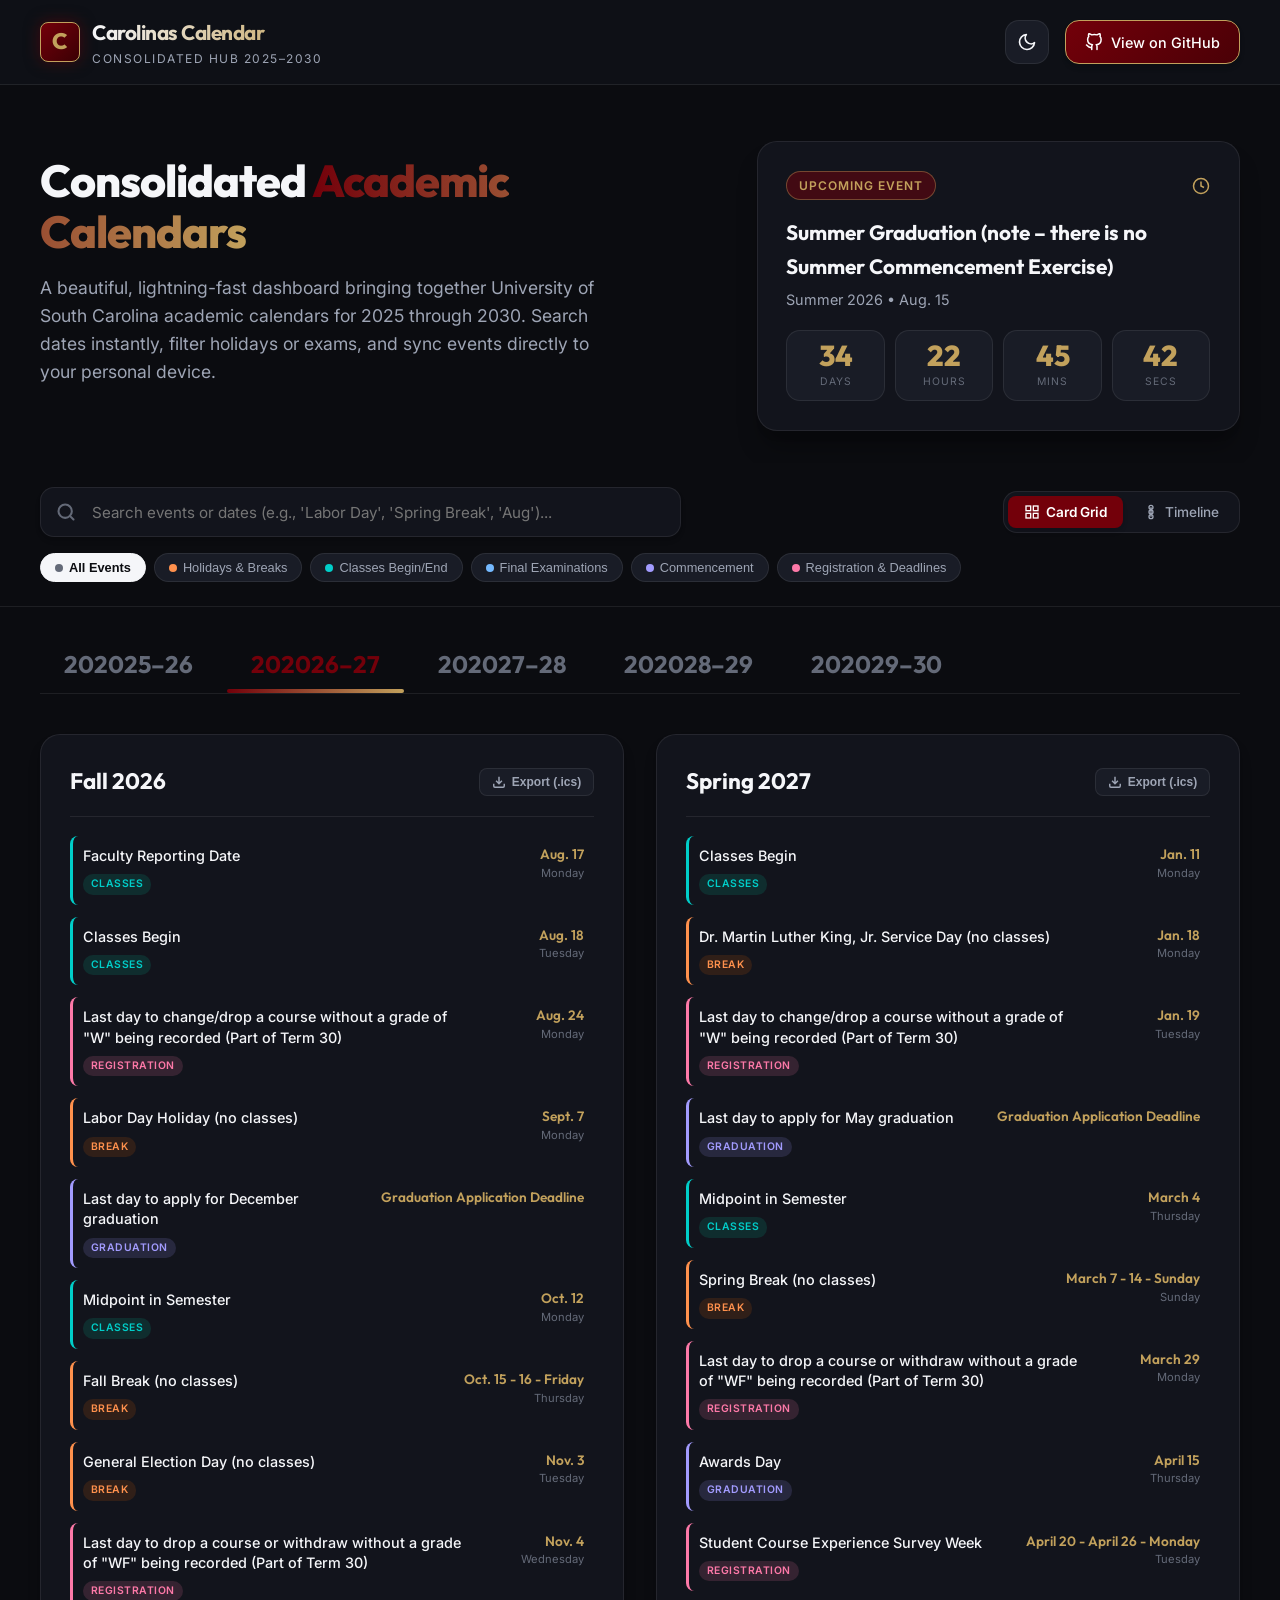
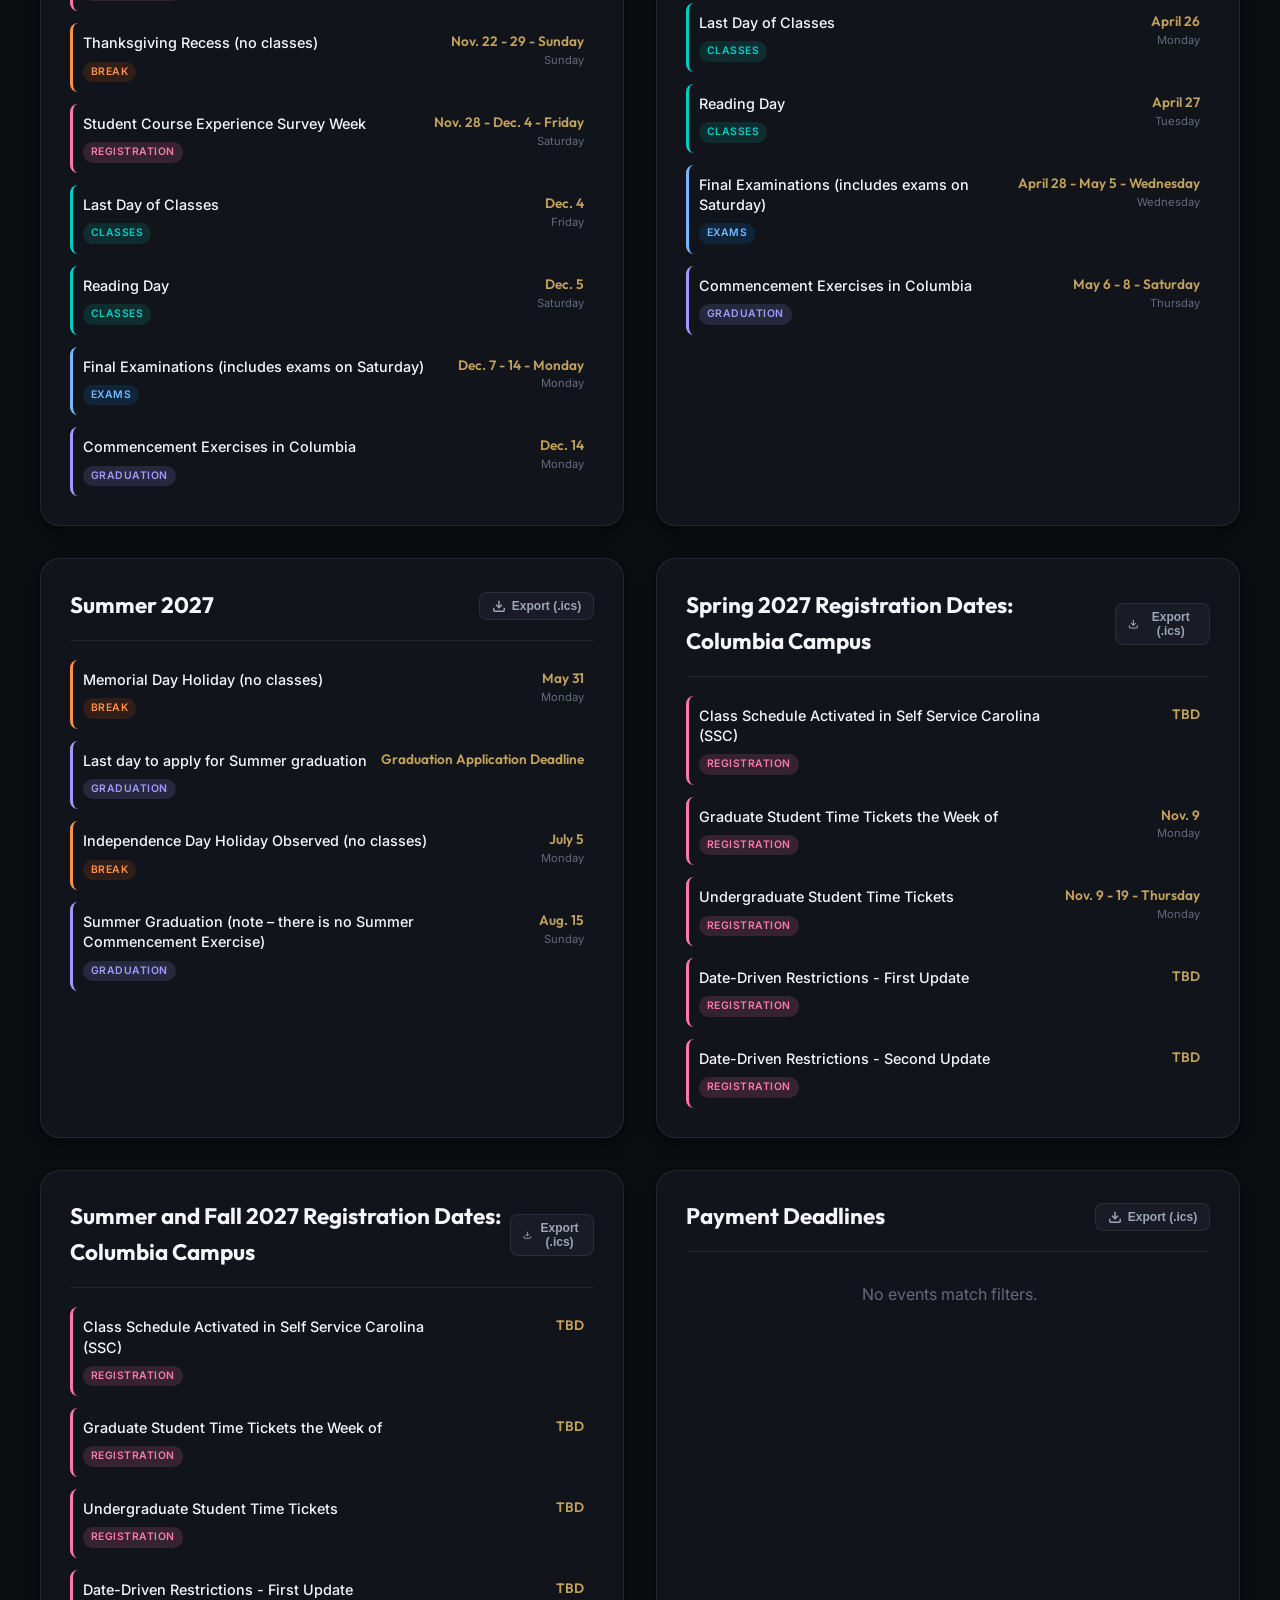
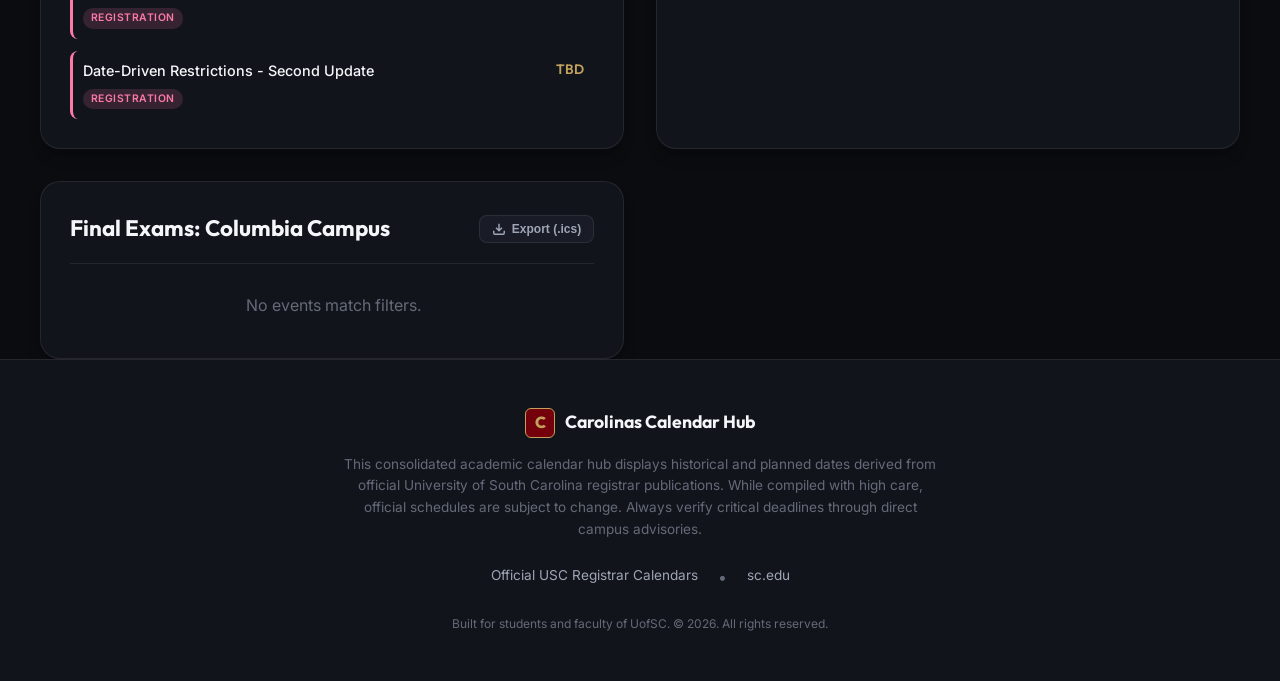
==== index.html @ e258ac8c "Initial commit: Consolidated USC Academic Calendars 2025-2030 single-page site" ====
<!DOCTYPE html>
<html lang="en">
<head>
  <meta charset="UTF-8">
  <meta http-equiv="X-UA-Compatible" content="IE=edge">
  <meta name="viewport" content="width=device-width, initial-scale=1.0">
  
  <!-- SEO Meta Tags -->
  <title>USC Consolidated Academic Calendar Hub (2025-2030) | University of South Carolina</title>
  <meta name="description" content="Access the consolidated, official academic calendars of the University of South Carolina (UofSC) from 2025 to 2030. Search events, filter breaks, exams, registration dates, and export semesters directly to Google or Apple Calendar (iCal).">
  <meta name="keywords" content="University of South Carolina, USC, UofSC, Academic Calendar, 2026, 2027, 2028, 2029, 2030, Registrar, Fall, Spring, Summer, Holidays, Exams, Commencement">
  <meta name="author" content="Antigravity Developer Pair">
  
  <!-- Open Graph / Social Media -->
  <meta property="og:type" content="website">
  <meta property="og:title" content="Consolidated UofSC Academic Calendar (2025–2030)">
  <meta property="og:description" content="Consolidated, searchable, and exportable academic calendars for the University of South Carolina from 2025 to 2030. Single-page view with live countdowns.">
  <meta property="og:image" content="https://sc.edu/_global_resources/images/usc-shield.jpg">
  
  <!-- Favicon -->
  <link rel="icon" type="image/png" href="https://sc.edu/favicon.ico">

  <!-- Style Sheets -->
  <link rel="stylesheet" href="site.css">
</head>
<body>

  <!-- Header -->
  <header>
    <div class="container header-inner">
      <div class="logo-group">
        <div class="logo-symbol">C</div>
        <div class="logo-text">
          <h1>Carolinas Calendar</h1>
          <span>Consolidated Hub 2025–2030</span>
        </div>
      </div>
      
      <div class="header-controls">
        <!-- Theme Toggle Button -->
        <button id="themeToggle" class="theme-btn" title="Toggle Theme" aria-label="Toggle Theme">
          <!-- Moon Icon (Dark Mode) -->
          <svg class="moon-icon" viewBox="0 0 24 24" fill="none" stroke="currentColor" stroke-width="2" stroke-linecap="round" stroke-linejoin="round">
            <path d="M21 12.79A9 9 0 1 1 11.21 3 7 7 0 0 0 21 12.79z"></path>
          </svg>
          <!-- Sun Icon (Light Mode) -->
          <svg class="sun-icon" viewBox="0 0 24 24" fill="none" stroke="currentColor" stroke-width="2" stroke-linecap="round" stroke-linejoin="round">
            <circle cx="12" cy="12" r="5"></circle>
            <line x1="12" y1="1" x2="12" y2="3"></line>
            <line x1="12" y1="21" x2="12" y2="23"></line>
            <line x1="4.22" y1="4.22" x2="5.64" y2="5.64"></line>
            <line x1="18.36" y1="18.36" x2="19.78" y2="19.78"></line>
            <line x1="1" y1="12" x2="3" y2="12"></line>
            <line x1="21" y1="12" x2="23" y2="12"></line>
            <line x1="4.22" y1="19.78" x2="5.64" y2="18.36"></line>
            <line x1="18.36" y1="5.64" x2="19.78" y2="4.22"></line>
          </svg>
        </button>

        <!-- GitHub Repository Button -->
        <a id="githubBtn" href="#" target="_blank" class="github-link" rel="noopener noreferrer">
          <svg viewBox="0 0 24 24" width="18" height="18" stroke="currentColor" stroke-width="2" fill="none" stroke-linecap="round" stroke-linejoin="round">
            <path d="M9 19c-5 1.5-5-2.5-7-3m14 6v-3.87a3.37 3.37 0 0 0-.94-2.61c3.14-.35 6.44-1.54 6.44-7A5.44 5.44 0 0 0 20 4.77 5.07 5.07 0 0 0 19.91 1S18.73.65 16 2.48a13.38 13.38 0 0 0-7 0C6.27.65 5.09 1 5.09 1A5.07 5.07 0 0 0 5 4.77a5.44 5.44 0 0 0-1.5 3.78c0 5.42 3.3 6.61 6.44 7A3.37 3.37 0 0 0 9 18.13V22"></path>
          </svg>
          <span>View on GitHub</span>
        </a>
      </div>
    </div>
  </header>

  <!-- Hero & Countdown Card -->
  <section class="hero-section">
    <div class="container hero-grid">
      <div class="hero-content">
        <h2>Consolidated <span>Academic Calendars</span></h2>
        <p>A beautiful, lightning-fast dashboard bringing together University of South Carolina academic calendars for 2025 through 2030. Search dates instantly, filter holidays or exams, and sync events directly to your personal device.</p>
      </div>
      
      <!-- Countdown Panel -->
      <div class="countdown-card">
        <div class="countdown-card-inner">
          <div class="countdown-header">
            <span class="countdown-badge">Upcoming Event</span>
            <svg viewBox="0 0 24 24" width="18" height="18" stroke="var(--brand-gold)" stroke-width="2" fill="none"><circle cx="12" cy="12" r="10"/><polyline points="12 6 12 12 16 14"/></svg>
          </div>
          <h3 id="countdownTarget" class="countdown-target">Loading upcoming event...</h3>
          <div id="countdownDate" class="countdown-date">---</div>
          
          <!-- Timer Ticker -->
          <div class="countdown-timer">
            <div class="timer-box">
              <div id="timerDays" class="timer-num">00</div>
              <div class="timer-label">Days</div>
            </div>
            <div class="timer-box">
              <div id="timerHours" class="timer-num">00</div>
              <div class="timer-label">Hours</div>
            </div>
            <div class="timer-box">
              <div id="timerMinutes" class="timer-num">00</div>
              <div class="timer-label">Mins</div>
            </div>
            <div class="timer-box">
              <div id="timerSeconds" class="timer-num">00</div>
              <div class="timer-label">Secs</div>
            </div>
          </div>
        </div>
      </div>
    </div>
  </section>

  <!-- Interactive Sticky Toolbar (Search, Filter, View Toggles) -->
  <section class="toolbar-section">
    <div class="container">
      <div class="toolbar-grid">
        <!-- Search -->
        <div class="search-box">
          <input type="text" id="searchInput" class="search-input" placeholder="Search events or dates (e.g., 'Labor Day', 'Spring Break', 'Aug')...">
          <svg viewBox="0 0 24 24" fill="none" stroke="currentColor" stroke-width="2.5" stroke-linecap="round" stroke-linejoin="round">
            <circle cx="11" cy="11" r="8"></circle>
            <line x1="21" y1="21" x2="16.65" y2="16.65"></line>
          </svg>
        </div>
        
        <!-- View and Layout Mode -->
        <div class="view-controls">
          <div class="pill-group">
            <button class="pill-btn active" data-view="grid" title="Card Layout">
              <svg viewBox="0 0 24 24" fill="none" stroke="currentColor" stroke-width="2"><rect x="3" y="3" width="7" height="7"/><rect x="14" y="3" width="7" height="7"/><rect x="14" y="14" width="7" height="7"/><rect x="3" y="14" width="7" height="7"/></svg>
              Card Grid
            </button>
            <button class="pill-btn" data-view="timeline" title="Chronological Timeline">
              <svg viewBox="0 0 24 24" fill="none" stroke="currentColor" stroke-width="2"><line x1="12" y1="5" x2="12" y2="19"/><circle cx="12" cy="5" r="3"/><circle cx="12" cy="12" r="3"/><circle cx="12" cy="19" r="3"/></svg>
              Timeline
            </button>
          </div>
        </div>
      </div>
      
      <!-- Category Chips -->
      <div class="filter-tags">
        <button class="tag-btn active" data-category="all">All Events</button>
        <button class="tag-btn" data-category="break" data-category-color="var(--badge-break-text)">Holidays & Breaks</button>
        <button class="tag-btn" data-category="classes">Classes Begin/End</button>
        <button class="tag-btn" data-category="exams">Final Examinations</button>
        <button class="tag-btn" data-category="graduation">Commencement</button>
        <button class="tag-btn" data-category="registration">Registration & Deadlines</button>
      </div>
    </div>
  </section>

  <!-- Large Year Selector & Calendar Panels -->
  <main class="container">
    <div class="tabs-section">
      <div id="yearTabs" class="year-tabs">
        <!-- Rendered dynamically by app.js -->
      </div>
    </div>

    <!-- Active Calendar Grid/List Panel -->
    <div id="calendarContainer" class="calendar-view-panel active">
      <!-- Rendered dynamically by app.js -->
    </div>
  </main>

  <!-- Footer -->
  <footer>
    <div class="container">
      <div class="footer-logo">
        <div class="footer-logo-symbol">C</div>
        <h3>Carolinas Calendar Hub</h3>
      </div>
      <p class="footer-text">
        This consolidated academic calendar hub displays historical and planned dates derived from official University of South Carolina registrar publications. While compiled with high care, official schedules are subject to change. Always verify critical deadlines through direct campus advisories.
      </p>
      <div class="footer-links">
        <a href="https://sc.edu/about/offices_and_divisions/registrar/academic_calendars/index.php" target="_blank" class="footer-link" rel="noopener noreferrer">Official USC Registrar Calendars</a>
        <span style="color:var(--text-muted)">•</span>
        <a href="https://sc.edu" target="_blank" class="footer-link" rel="noopener noreferrer">sc.edu</a>
      </div>
      <p style="color:var(--text-muted); font-size:0.75rem;">
        Built for students and faculty of UofSC. © 2026. All rights reserved.
      </p>
    </div>
  </footer>

  <!-- Notification Alerts (Toasts) -->
  <div id="toastContainer" class="toast-container"></div>

  <!-- Scripts -->
  <script src="data.js"></script>
  <script src="app.js"></script>
</body>
</html>
---- site.css ----
/* -------------------------------------------------------------
   Carolinas Calendar Hub - Premium Academic Calendar Stylesheet
   University of South Carolina Consolidated Calendars (2025-2030)
   ------------------------------------------------------------- */

@import url('https://fonts.googleapis.com/css2?family=Inter:wght@300;400;500;600;700&family=Outfit:wght@400;500;600;700;800&display=swap');

:root {
  /* Colors - Sleek Dark Mode (Default) */
  --bg-primary: #0b0c10;
  --bg-secondary: #12141c;
  --bg-tertiary: #191c26;
  --bg-card: rgba(18, 20, 28, 0.7);
  --border-color: rgba(255, 255, 255, 0.08);
  --border-focus: rgba(115, 0, 10, 0.4);
  
  --text-primary: #f5f6f9;
  --text-secondary: #9ea5b5;
  --text-muted: #646a78;
  
  /* Brand Colors - UofSC Signature Garnet & Collegiate Gold */
  --brand-garnet: #73000a;
  --brand-garnet-hover: #8c000f;
  --brand-garnet-glow: rgba(115, 0, 10, 0.5);
  --brand-gold: #c2a15c;
  --brand-gold-hover: #d6ad60;
  --brand-gold-glow: rgba(194, 161, 92, 0.3);
  
  /* Category Badge Colors (Dark) */
  --badge-break-bg: rgba(220, 95, 0, 0.15);
  --badge-break-text: #ff914d;
  --badge-class-bg: rgba(0, 184, 148, 0.15);
  --badge-class-text: #00cec9;
  --badge-exam-bg: rgba(9, 132, 227, 0.15);
  --badge-exam-text: #74b9ff;
  --badge-grad-bg: rgba(162, 155, 254, 0.15);
  --badge-grad-text: #a29bfe;
  --badge-reg-bg: rgba(253, 121, 168, 0.15);
  --badge-reg-text: #fd79a8;
  
  /* Utilities */
  --font-title: 'Outfit', -apple-system, BlinkMacSystemFont, "Segoe UI", Roboto, sans-serif;
  --font-body: 'Inter', -apple-system, BlinkMacSystemFont, "Segoe UI", Roboto, sans-serif;
  --radius-sm: 8px;
  --radius-md: 14px;
  --radius-lg: 20px;
  --shadow-sm: 0 4px 6px -1px rgba(0, 0, 0, 0.1), 0 2px 4px -1px rgba(0, 0, 0, 0.06);
  --shadow-md: 0 10px 15px -3px rgba(0, 0, 0, 0.2), 0 4px 6px -2px rgba(0, 0, 0, 0.05);
  --shadow-lg: 0 20px 25px -5px rgba(0, 0, 0, 0.3), 0 10px 10px -5px rgba(0, 0, 0, 0.04);
  --transition: all 0.3s cubic-bezier(0.4, 0, 0.2, 1);
  --transition-fast: all 0.15s ease;
  --glass-bg: rgba(18, 20, 28, 0.6);
  --glass-blur: blur(16px);
}

/* Light Mode Variables Override */
body.light-mode {
  --bg-primary: #faf9f6;
  --bg-secondary: #ffffff;
  --bg-tertiary: #f0ede6;
  --bg-card: rgba(255, 255, 255, 0.8);
  --border-color: rgba(0, 0, 0, 0.08);
  --border-focus: rgba(115, 0, 10, 0.2);
  
  --text-primary: #17181c;
  --text-secondary: #4e525a;
  --text-muted: #828793;
  
  --brand-garnet: #73000a;
  --brand-garnet-hover: #500006;
  --brand-garnet-glow: rgba(115, 0, 10, 0.15);
  --brand-gold: #b3924e;
  --brand-gold-hover: #9c7b3e;
  --brand-gold-glow: rgba(179, 146, 78, 0.15);
  
  /* Category Badge Colors (Light) */
  --badge-break-bg: rgba(220, 95, 0, 0.1);
  --badge-break-text: #c04e00;
  --badge-class-bg: rgba(0, 148, 118, 0.1);
  --badge-class-text: #007d65;
  --badge-exam-bg: rgba(9, 100, 200, 0.1);
  --badge-exam-text: #055aa6;
  --badge-grad-bg: rgba(100, 55, 254, 0.1);
  --badge-grad-text: #4e2de3;
  --badge-reg-bg: rgba(200, 21, 118, 0.1);
  --badge-reg-text: #b31067;
  
  --glass-bg: rgba(255, 255, 255, 0.7);
  --shadow-sm: 0 2px 4px rgba(0, 0, 0, 0.04);
  --shadow-md: 0 6px 12px rgba(115, 0, 10, 0.05);
  --shadow-lg: 0 15px 30px rgba(115, 0, 10, 0.08);
}

/* -------------------------------------------------------------
   Base Resets & Scrollbars
   ------------------------------------------------------------- */
* {
  box-sizing: border-box;
  margin: 0;
  padding: 0;
}

html {
  scroll-behavior: smooth;
  font-family: var(--font-body);
}

body {
  background-color: var(--bg-primary);
  color: var(--text-primary);
  min-height: 100vh;
  display: flex;
  flex-direction: column;
  overflow-x: hidden;
  transition: background-color 0.4s ease, color 0.4s ease;
  line-height: 1.6;
}

::-webkit-scrollbar {
  width: 10px;
  height: 10px;
}

::-webkit-scrollbar-track {
  background: var(--bg-primary);
}

::-webkit-scrollbar-thumb {
  background: var(--bg-tertiary);
  border: 2px solid var(--bg-primary);
  border-radius: var(--radius-sm);
}

::-webkit-scrollbar-thumb:hover {
  background: var(--text-muted);
}

/* -------------------------------------------------------------
   Layout & Framework Container
   ------------------------------------------------------------- */
.container {
  width: 100%;
  max-width: 1440px;
  margin: 0 auto;
  padding: 0 2.5rem;
}

header {
  position: sticky;
  top: 0;
  z-index: 100;
  background: var(--glass-bg);
  backdrop-filter: var(--glass-blur);
  -webkit-backdrop-filter: var(--glass-blur);
  border-bottom: 1px solid var(--border-color);
  padding: 1rem 0;
  transition: var(--transition);
}

.header-inner {
  display: flex;
  justify-content: space-between;
  align-items: center;
}

.logo-group {
  display: flex;
  align-items: center;
  gap: 12px;
}

.logo-symbol {
  width: 40px;
  height: 40px;
  background: linear-gradient(135deg, var(--brand-garnet), #3b0004);
  border-radius: var(--radius-sm);
  display: flex;
  align-items: center;
  justify-content: center;
  font-family: var(--font-title);
  font-weight: 800;
  font-size: 1.4rem;
  color: var(--brand-gold);
  border: 1px solid var(--brand-gold);
  box-shadow: 0 0 15px var(--brand-garnet-glow);
}

.logo-text h1 {
  font-family: var(--font-title);
  font-weight: 700;
  font-size: 1.3rem;
  letter-spacing: -0.5px;
  background: linear-gradient(to right, var(--text-primary), var(--brand-gold));
  -webkit-background-clip: text;
  -webkit-text-fill-color: transparent;
}

.logo-text span {
  font-size: 0.75rem;
  color: var(--text-secondary);
  text-transform: uppercase;
  letter-spacing: 1.5px;
  display: block;
}

.header-controls {
  display: flex;
  align-items: center;
  gap: 16px;
}

/* -------------------------------------------------------------
   Premium Buttons & Theme Toggle
   ------------------------------------------------------------- */
.theme-btn {
  background: var(--bg-tertiary);
  border: 1px solid var(--border-color);
  color: var(--text-primary);
  width: 44px;
  height: 44px;
  border-radius: var(--radius-md);
  cursor: pointer;
  display: flex;
  align-items: center;
  justify-content: center;
  transition: var(--transition);
}

.theme-btn:hover {
  border-color: var(--brand-gold);
  background: var(--bg-secondary);
  color: var(--brand-gold);
  box-shadow: 0 0 10px var(--brand-gold-glow);
}

.theme-btn svg {
  width: 20px;
  height: 20px;
}

.theme-btn .sun-icon {
  display: none;
}

body.light-mode .theme-btn .moon-icon {
  display: none;
}

body.light-mode .theme-btn .sun-icon {
  display: block;
}

.github-link {
  background: linear-gradient(135deg, var(--brand-garnet), #4a0006);
  color: white;
  border: 1px solid var(--brand-gold);
  padding: 0.6rem 1.2rem;
  font-weight: 500;
  font-size: 0.9rem;
  border-radius: var(--radius-md);
  text-decoration: none;
  display: flex;
  align-items: center;
  gap: 8px;
  box-shadow: var(--shadow-sm);
  transition: var(--transition);
}

.github-link:hover {
  background: linear-gradient(135deg, #8a000a, var(--brand-garnet));
  box-shadow: 0 0 15px var(--brand-garnet-glow);
  transform: translateY(-2px);
}

/* -------------------------------------------------------------
   Hero & Countdown Section
   ------------------------------------------------------------- */
.hero-section {
  padding: 3.5rem 0 2rem 0;
  position: relative;
}

.hero-grid {
  display: grid;
  grid-template-columns: 1.4fr 1fr;
  gap: 2.5rem;
  align-items: center;
}

.hero-content h2 {
  font-family: var(--font-title);
  font-size: 2.8rem;
  font-weight: 800;
  line-height: 1.15;
  letter-spacing: -1px;
  margin-bottom: 1rem;
}

.hero-content h2 span {
  background: linear-gradient(to right, var(--brand-garnet), var(--brand-gold));
  -webkit-background-clip: text;
  -webkit-text-fill-color: transparent;
}

.hero-content p {
  color: var(--text-secondary);
  font-size: 1.1rem;
  max-width: 580px;
  margin-bottom: 2rem;
}

/* Countdown Card */
.countdown-card {
  background: var(--bg-secondary);
  border: 1px solid var(--border-color);
  border-radius: var(--radius-lg);
  padding: 1.8rem;
  box-shadow: var(--shadow-lg);
  position: relative;
  overflow: hidden;
  transition: var(--transition);
  display: flex;
  flex-direction: column;
  justify-content: space-between;
}

.countdown-card::before {
  content: '';
  position: absolute;
  top: -50%;
  right: -50%;
  width: 200px;
  height: 200px;
  background: radial-gradient(circle, var(--brand-garnet-glow) 0%, transparent 70%);
  z-index: 0;
}

.countdown-card-inner {
  position: relative;
  z-index: 1;
}

.countdown-header {
  display: flex;
  align-items: center;
  justify-content: space-between;
  margin-bottom: 1rem;
}

.countdown-badge {
  background: var(--brand-garnet-glow);
  color: var(--brand-gold);
  border: 1px solid rgba(194, 161, 92, 0.4);
  padding: 4px 12px;
  font-size: 0.75rem;
  font-weight: 600;
  text-transform: uppercase;
  letter-spacing: 1px;
  border-radius: 20px;
}

.countdown-target {
  font-family: var(--font-title);
  font-size: 1.3rem;
  font-weight: 700;
  margin-bottom: 0.3rem;
  color: var(--text-primary);
}

.countdown-date {
  font-size: 0.9rem;
  color: var(--text-secondary);
  margin-bottom: 1.2rem;
}

.countdown-timer {
  display: grid;
  grid-template-columns: repeat(4, 1fr);
  gap: 10px;
  text-align: center;
}

.timer-box {
  background: var(--bg-tertiary);
  border: 1px solid var(--border-color);
  border-radius: var(--radius-md);
  padding: 10px 5px;
}

.timer-num {
  font-family: var(--font-title);
  font-size: 1.8rem;
  font-weight: 800;
  color: var(--brand-gold);
  line-height: 1;
}

.timer-label {
  font-size: 0.65rem;
  text-transform: uppercase;
  color: var(--text-muted);
  letter-spacing: 1px;
  margin-top: 4px;
}

/* -------------------------------------------------------------
   Interactive Toolbar & Controls
   ------------------------------------------------------------- */
.toolbar-section {
  position: sticky;
  top: 76px;
  z-index: 90;
  background: var(--bg-primary);
  padding: 1.5rem 0;
  border-bottom: 1px solid var(--border-color);
  margin-bottom: 2rem;
  transition: var(--transition);
}

.toolbar-grid {
  display: grid;
  grid-template-columns: 1.2fr 1fr;
  gap: 1.5rem;
  align-items: center;
}

.search-box {
  position: relative;
}

.search-box svg {
  position: absolute;
  left: 16px;
  top: 50%;
  transform: translateY(-50%);
  width: 20px;
  height: 20px;
  color: var(--text-muted);
  transition: var(--transition);
}

.search-input {
  width: 100%;
  background: var(--bg-secondary);
  border: 1px solid var(--border-color);
  border-radius: var(--radius-md);
  padding: 0.9rem 1.2rem 0.9rem 3.2rem;
  font-family: var(--font-body);
  font-size: 0.95rem;
  color: var(--text-primary);
  transition: var(--transition);
  box-shadow: var(--shadow-sm);
}

.search-input:focus {
  outline: none;
  border-color: var(--brand-garnet);
  box-shadow: 0 0 15px var(--brand-garnet-glow);
}

.search-input:focus + svg {
  color: var(--brand-gold);
}

.view-controls {
  display: flex;
  justify-content: flex-end;
  gap: 12px;
}

.pill-group {
  background: var(--bg-secondary);
  border: 1px solid var(--border-color);
  padding: 4px;
  border-radius: var(--radius-md);
  display: inline-flex;
  gap: 4px;
}

.pill-btn {
  background: transparent;
  border: none;
  color: var(--text-secondary);
  padding: 8px 16px;
  font-family: var(--font-body);
  font-size: 0.85rem;
  font-weight: 500;
  cursor: pointer;
  border-radius: var(--radius-sm);
  transition: var(--transition-fast);
  display: flex;
  align-items: center;
  gap: 6px;
}

.pill-btn:hover {
  color: var(--text-primary);
  background: var(--bg-tertiary);
}

.pill-btn.active {
  background: var(--brand-garnet);
  color: white;
  font-weight: 600;
  box-shadow: var(--shadow-sm);
}

.pill-btn svg {
  width: 16px;
  height: 16px;
}

/* -------------------------------------------------------------
   Category Filters Pane
   ------------------------------------------------------------- */
.filter-tags {
  display: flex;
  flex-wrap: wrap;
  gap: 8px;
  margin-top: 1rem;
}

.tag-btn {
  background: var(--bg-tertiary);
  border: 1px solid var(--border-color);
  color: var(--text-secondary);
  padding: 6px 14px;
  border-radius: 20px;
  font-size: 0.8rem;
  font-weight: 500;
  cursor: pointer;
  transition: var(--transition-fast);
  display: flex;
  align-items: center;
  gap: 6px;
}

.tag-btn:hover {
  border-color: var(--text-secondary);
  color: var(--text-primary);
}

.tag-btn.active {
  background: var(--text-primary);
  color: var(--bg-primary);
  border-color: var(--text-primary);
  font-weight: 600;
}

.tag-btn::before {
  content: '';
  width: 8px;
  height: 8px;
  border-radius: 50%;
  display: inline-block;
  background-color: var(--tag-color, var(--text-muted));
}

.tag-btn[data-category="break"] { --tag-color: var(--badge-break-text); }
.tag-btn[data-category="classes"] { --tag-color: var(--badge-class-text); }
.tag-btn[data-category="exams"] { --tag-color: var(--badge-exam-text); }
.tag-btn[data-category="graduation"] { --tag-color: var(--badge-grad-text); }
.tag-btn[data-category="registration"] { --tag-color: var(--badge-reg-text); }

/* -------------------------------------------------------------
   Academic Year Selectors (Large Navigation Tabs)
   ------------------------------------------------------------- */
.tabs-section {
  margin-bottom: 2.5rem;
}

.year-tabs {
  display: flex;
  gap: 10px;
  border-bottom: 1px solid var(--border-color);
  overflow-x: auto;
  padding-bottom: 4px;
}

.year-tab {
  background: transparent;
  border: none;
  color: var(--text-muted);
  font-family: var(--font-title);
  font-size: 1.5rem;
  font-weight: 700;
  padding: 10px 24px;
  cursor: pointer;
  transition: var(--transition);
  position: relative;
  white-space: nowrap;
}

.year-tab:hover {
  color: var(--text-primary);
}

.year-tab.active {
  color: var(--brand-garnet);
}

body.light-mode .year-tab.active {
  color: var(--brand-garnet);
}

.year-tab.active::after {
  content: '';
  position: absolute;
  bottom: -4px;
  left: 0;
  right: 0;
  height: 4px;
  background: linear-gradient(to right, var(--brand-garnet), var(--brand-gold));
  border-radius: 4px;
}

/* -------------------------------------------------------------
   Grid View: Semester Cards Layout
   ------------------------------------------------------------- */
.calendar-view-panel {
  display: none;
}

.calendar-view-panel.active {
  display: block;
}

.semesters-grid {
  display: grid;
  grid-template-columns: repeat(auto-fit, minmax(380px, 1fr));
  gap: 2rem;
}

.semester-card {
  background: var(--bg-secondary);
  border: 1px solid var(--border-color);
  border-radius: var(--radius-lg);
  padding: 1.8rem;
  box-shadow: var(--shadow-md);
  transition: var(--transition);
  display: flex;
  flex-direction: column;
}

.semester-card:hover {
  border-color: var(--border-focus);
  box-shadow: var(--shadow-lg);
  transform: translateY(-3px);
}

.semester-card-header {
  display: flex;
  justify-content: space-between;
  align-items: center;
  border-bottom: 1px solid var(--border-color);
  padding-bottom: 1rem;
  margin-bottom: 1.2rem;
}

.semester-title {
  font-family: var(--font-title);
  font-size: 1.4rem;
  font-weight: 700;
  color: var(--text-primary);
}

.semester-card-actions {
  display: flex;
  gap: 8px;
}

.export-btn {
  background: var(--bg-tertiary);
  border: 1px solid var(--border-color);
  color: var(--text-secondary);
  padding: 6px 12px;
  border-radius: var(--radius-sm);
  font-size: 0.75rem;
  font-weight: 600;
  cursor: pointer;
  display: flex;
  align-items: center;
  gap: 6px;
  transition: var(--transition-fast);
}

.export-btn:hover {
  background: var(--brand-garnet-glow);
  color: var(--brand-gold);
  border-color: rgba(194, 161, 92, 0.4);
}

/* Events Table / List styling inside card */
.events-list {
  display: flex;
  flex-direction: column;
  gap: 12px;
  flex-grow: 1;
}

.event-row {
  display: flex;
  justify-content: space-between;
  align-items: flex-start;
  padding: 10px;
  border-radius: var(--radius-sm);
  transition: var(--transition-fast);
  border-left: 3px solid transparent;
  position: relative;
}

.event-row:hover {
  background: var(--bg-tertiary);
  border-left-color: var(--brand-gold);
}

.event-detail {
  flex: 1;
  padding-right: 12px;
}

.event-name {
  font-size: 0.9rem;
  font-weight: 500;
  color: var(--text-primary);
  margin-bottom: 3px;
  line-height: 1.4;
}

.event-badge {
  display: inline-block;
  font-size: 0.65rem;
  font-weight: 600;
  padding: 2px 8px;
  border-radius: 10px;
  text-transform: uppercase;
  letter-spacing: 0.5px;
}

/* Categories Badge Override */
.event-row.cat-break { border-left-color: var(--badge-break-text); }
.event-row.cat-break .event-badge { background: var(--badge-break-bg); color: var(--badge-break-text); }

.event-row.cat-classes { border-left-color: var(--badge-class-text); }
.event-row.cat-classes .event-badge { background: var(--badge-class-bg); color: var(--badge-class-text); }

.event-row.cat-exams { border-left-color: var(--badge-exam-text); }
.event-row.cat-exams .event-badge { background: var(--badge-exam-bg); color: var(--badge-exam-text); }

.event-row.cat-graduation { border-left-color: var(--badge-grad-text); }
.event-row.cat-graduation .event-badge { background: var(--badge-grad-bg); color: var(--badge-grad-text); }

.event-row.cat-registration { border-left-color: var(--badge-reg-text); }
.event-row.cat-registration .event-badge { background: var(--badge-reg-bg); color: var(--badge-reg-text); }

.event-date-col {
  text-align: right;
  min-width: 110px;
  font-family: var(--font-title);
  font-size: 0.85rem;
  font-weight: 600;
  color: var(--brand-gold);
  line-height: 1.3;
}

.event-weekday {
  display: block;
  font-size: 0.7rem;
  color: var(--text-muted);
  font-family: var(--font-body);
  font-weight: 400;
  margin-top: 2px;
}

.row-actions {
  opacity: 0;
  position: absolute;
  right: 10px;
  top: 50%;
  transform: translateY(-50%);
  display: flex;
  gap: 4px;
  background: var(--bg-tertiary);
  padding: 4px;
  border-radius: var(--radius-sm);
  box-shadow: var(--shadow-sm);
  transition: var(--transition-fast);
}

.event-row:hover .row-actions {
  opacity: 1;
}

.row-action-btn {
  background: transparent;
  border: none;
  color: var(--text-secondary);
  cursor: pointer;
  width: 24px;
  height: 24px;
  border-radius: 4px;
  display: flex;
  align-items: center;
  justify-content: center;
}

.row-action-btn:hover {
  color: var(--brand-gold);
  background: var(--bg-secondary);
}

.row-action-btn svg {
  width: 14px;
  height: 14px;
}

/* -------------------------------------------------------------
   Timeline View Layout
   ------------------------------------------------------------- */
.timeline-container {
  position: relative;
  max-width: 800px;
  margin: 0 auto;
  padding: 2rem 0;
}

.timeline-container::before {
  content: '';
  position: absolute;
  left: 20px;
  top: 0;
  bottom: 0;
  width: 2px;
  background: linear-gradient(to bottom, var(--brand-garnet), var(--brand-gold), transparent);
}

.timeline-item {
  position: relative;
  padding-left: 50px;
  margin-bottom: 2rem;
  transition: var(--transition);
}

.timeline-badge {
  position: absolute;
  left: 11px;
  top: 5px;
  width: 20px;
  height: 20px;
  border-radius: 50%;
  background: var(--bg-primary);
  border: 3px solid var(--brand-gold);
  z-index: 1;
  transition: var(--transition);
}

.timeline-item:hover .timeline-badge {
  background: var(--brand-gold);
  transform: scale(1.2);
}

.timeline-content {
  background: var(--bg-secondary);
  border: 1px solid var(--border-color);
  border-radius: var(--radius-md);
  padding: 1.2rem;
  box-shadow: var(--shadow-sm);
  display: flex;
  justify-content: space-between;
  align-items: center;
  gap: 1.5rem;
}

.timeline-content:hover {
  border-color: var(--brand-gold);
}

.timeline-info {
  flex-grow: 1;
}

.timeline-meta {
  display: flex;
  align-items: center;
  gap: 8px;
  margin-bottom: 6px;
}

.timeline-term {
  font-size: 0.75rem;
  text-transform: uppercase;
  color: var(--text-muted);
  font-weight: 600;
  letter-spacing: 0.5px;
}

.timeline-date {
  font-family: var(--font-title);
  font-size: 1.1rem;
  font-weight: 700;
  color: var(--brand-gold);
}

/* -------------------------------------------------------------
   Interactive search results popup / modal
   ------------------------------------------------------------- */
.search-results-info {
  margin-bottom: 1.5rem;
  font-size: 0.95rem;
  color: var(--text-secondary);
}

.search-results-info span {
  font-weight: 600;
  color: var(--brand-gold);
}

/* -------------------------------------------------------------
   Toast Alerts
   ------------------------------------------------------------- */
.toast-container {
  position: fixed;
  bottom: 24px;
  right: 24px;
  z-index: 1000;
  display: flex;
  flex-direction: column;
  gap: 10px;
}

.toast {
  background: var(--bg-secondary);
  border: 1px solid var(--brand-gold);
  color: var(--text-primary);
  padding: 12px 20px;
  border-radius: var(--radius-md);
  box-shadow: var(--shadow-lg);
  display: flex;
  align-items: center;
  gap: 10px;
  transform: translateY(100px);
  opacity: 0;
  transition: var(--transition);
  font-size: 0.85rem;
}

.toast.show {
  transform: translateY(0);
  opacity: 1;
}

.toast-success-icon {
  color: var(--brand-gold);
  width: 18px;
  height: 18px;
}

/* -------------------------------------------------------------
   Footer Styles
   ------------------------------------------------------------- */
footer {
  margin-top: auto;
  padding: 3rem 0;
  background: var(--bg-secondary);
  border-top: 1px solid var(--border-color);
  text-align: center;
}

.footer-logo {
  display: inline-flex;
  align-items: center;
  gap: 10px;
  margin-bottom: 1rem;
}

.footer-logo-symbol {
  width: 30px;
  height: 30px;
  background: var(--brand-garnet);
  color: var(--brand-gold);
  border: 1px solid var(--brand-gold);
  border-radius: 6px;
  display: flex;
  align-items: center;
  justify-content: center;
  font-family: var(--font-title);
  font-weight: 800;
}

.footer-logo h3 {
  font-family: var(--font-title);
  font-size: 1.1rem;
  font-weight: 700;
}

.footer-text {
  color: var(--text-muted);
  font-size: 0.85rem;
  max-width: 600px;
  margin: 0 auto 1.5rem auto;
}

.footer-links {
  display: flex;
  justify-content: center;
  gap: 20px;
  margin-bottom: 1.5rem;
}

.footer-link {
  color: var(--text-secondary);
  text-decoration: none;
  font-size: 0.85rem;
  transition: var(--transition-fast);
}

.footer-link:hover {
  color: var(--brand-gold);
}

/* -------------------------------------------------------------
   Media Queries
   ------------------------------------------------------------- */
@media (max-width: 1024px) {
  .hero-grid {
    grid-template-columns: 1fr;
    gap: 2rem;
  }
  
  .countdown-card {
    max-width: 500px;
  }
}

@media (max-width: 768px) {
  .container {
    padding: 0 1.5rem;
  }
  
  .hero-content h2 {
    font-size: 2.2rem;
  }
  
  .toolbar-grid {
    grid-template-columns: 1fr;
    gap: 1rem;
  }
  
  .view-controls {
    justify-content: flex-start;
  }
  
  .year-tabs {
    gap: 5px;
  }
  
  .year-tab {
    font-size: 1.2rem;
    padding: 8px 16px;
  }
  
  .semesters-grid {
    grid-template-columns: 1fr;
  }
}

@media (max-width: 480px) {
  .logo-text h1 {
    font-size: 1.1rem;
  }
  
  .header-controls {
    gap: 8px;
  }
  
  .github-link span {
    display: none;
  }
  
  .github-link {
    padding: 0.6rem;
  }
  
  .countdown-timer {
    grid-template-columns: repeat(2, 1fr);
  }
  
  .timeline-content {
    flex-direction: column;
    align-items: flex-start;
    gap: 0.5rem;
  }
}
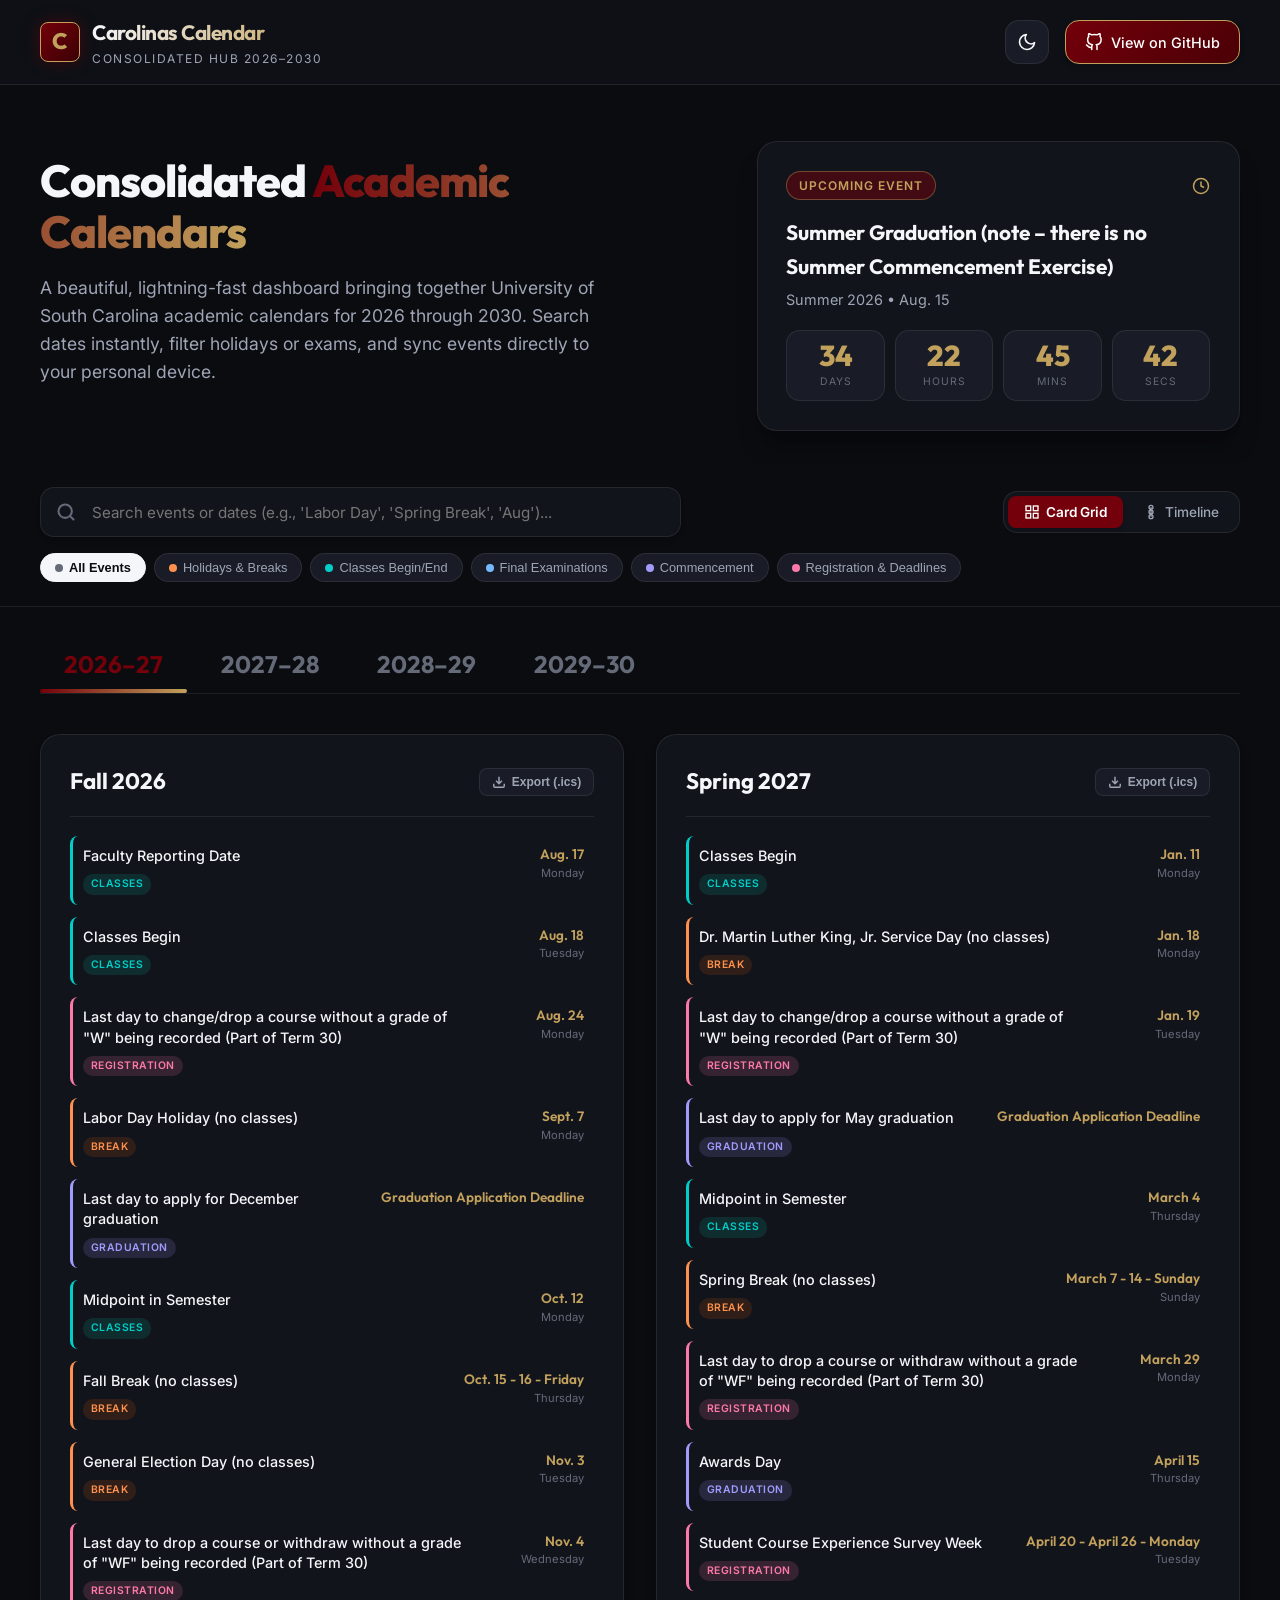
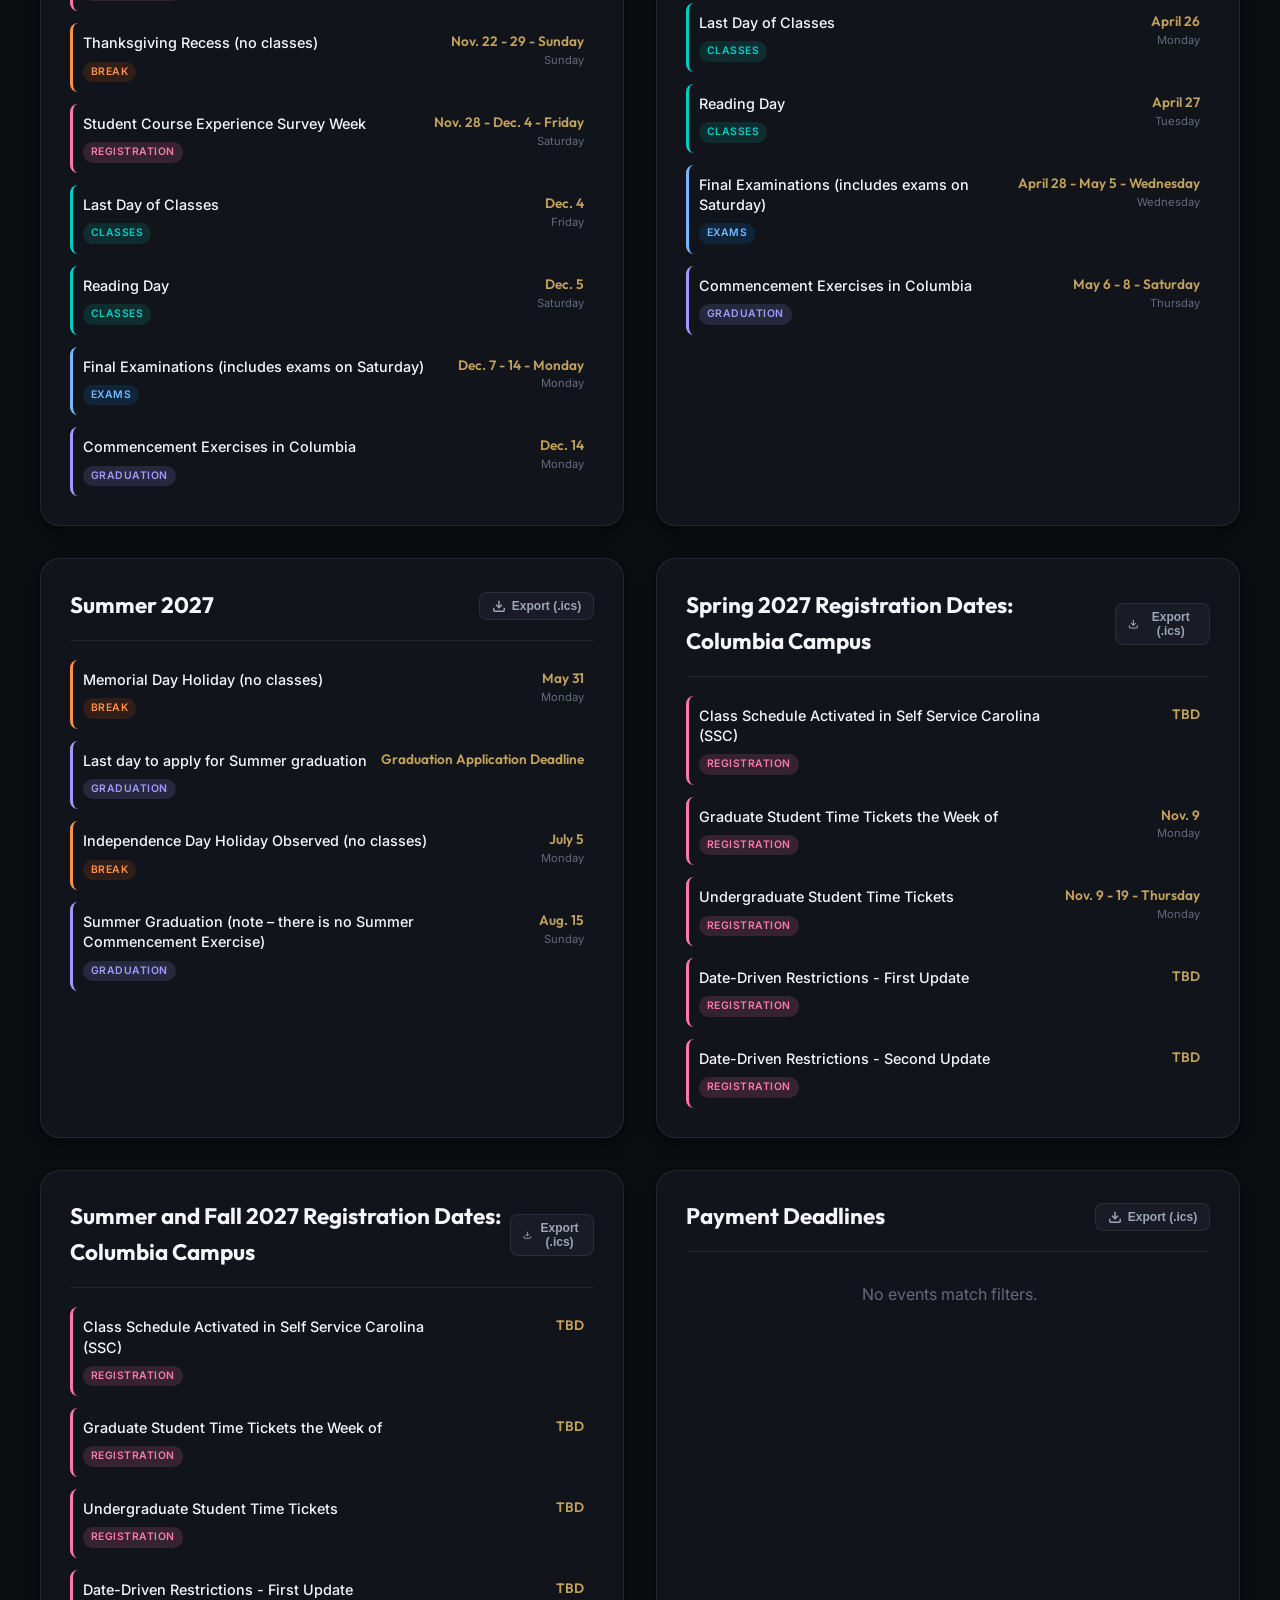
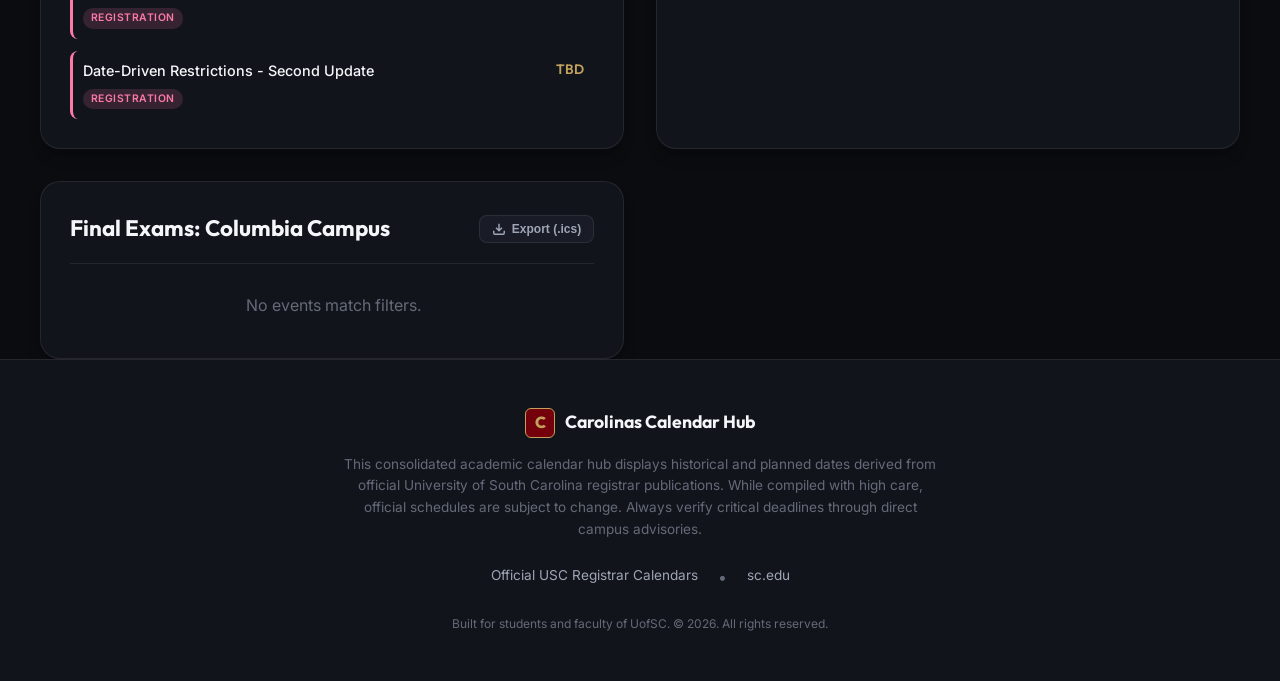
==== commit 20df805b: "Refactor: Update branding labels from 2025-2030 to 2026-2030 across index, codebase, and README" ====
--- a/index.html
+++ b/index.html
@@ -6,15 +6,15 @@
   <meta name="viewport" content="width=device-width, initial-scale=1.0">
   
   <!-- SEO Meta Tags -->
-  <title>USC Consolidated Academic Calendar Hub (2025-2030) | University of South Carolina</title>
-  <meta name="description" content="Access the consolidated, official academic calendars of the University of South Carolina (UofSC) from 2025 to 2030. Search events, filter breaks, exams, registration dates, and export semesters directly to Google or Apple Calendar (iCal).">
+  <title>USC Consolidated Academic Calendar Hub (2026-2030) | University of South Carolina</title>
+  <meta name="description" content="Access the consolidated, official academic calendars of the University of South Carolina (UofSC) from 2026 to 2030. Search events, filter breaks, exams, registration dates, and export semesters directly to Google or Apple Calendar (iCal).">
   <meta name="keywords" content="University of South Carolina, USC, UofSC, Academic Calendar, 2026, 2027, 2028, 2029, 2030, Registrar, Fall, Spring, Summer, Holidays, Exams, Commencement">
   <meta name="author" content="Antigravity Developer Pair">
   
   <!-- Open Graph / Social Media -->
   <meta property="og:type" content="website">
-  <meta property="og:title" content="Consolidated UofSC Academic Calendar (2025–2030)">
-  <meta property="og:description" content="Consolidated, searchable, and exportable academic calendars for the University of South Carolina from 2025 to 2030. Single-page view with live countdowns.">
+  <meta property="og:title" content="Consolidated UofSC Academic Calendar (2026–2030)">
+  <meta property="og:description" content="Consolidated, searchable, and exportable academic calendars for the University of South Carolina from 2026 to 2030. Single-page view with live countdowns.">
   <meta property="og:image" content="https://sc.edu/_global_resources/images/usc-shield.jpg">
   
   <!-- Favicon -->
@@ -32,7 +32,7 @@
         <div class="logo-symbol">C</div>
         <div class="logo-text">
           <h1>Carolinas Calendar</h1>
-          <span>Consolidated Hub 2025–2030</span>
+          <span>Consolidated Hub 2026–2030</span>
         </div>
       </div>
       
@@ -73,7 +73,7 @@
     <div class="container hero-grid">
       <div class="hero-content">
         <h2>Consolidated <span>Academic Calendars</span></h2>
-        <p>A beautiful, lightning-fast dashboard bringing together University of South Carolina academic calendars for 2025 through 2030. Search dates instantly, filter holidays or exams, and sync events directly to your personal device.</p>
+        <p>A beautiful, lightning-fast dashboard bringing together University of South Carolina academic calendars for 2026 through 2030. Search dates instantly, filter holidays or exams, and sync events directly to your personal device.</p>
       </div>
       
       <!-- Countdown Panel -->
